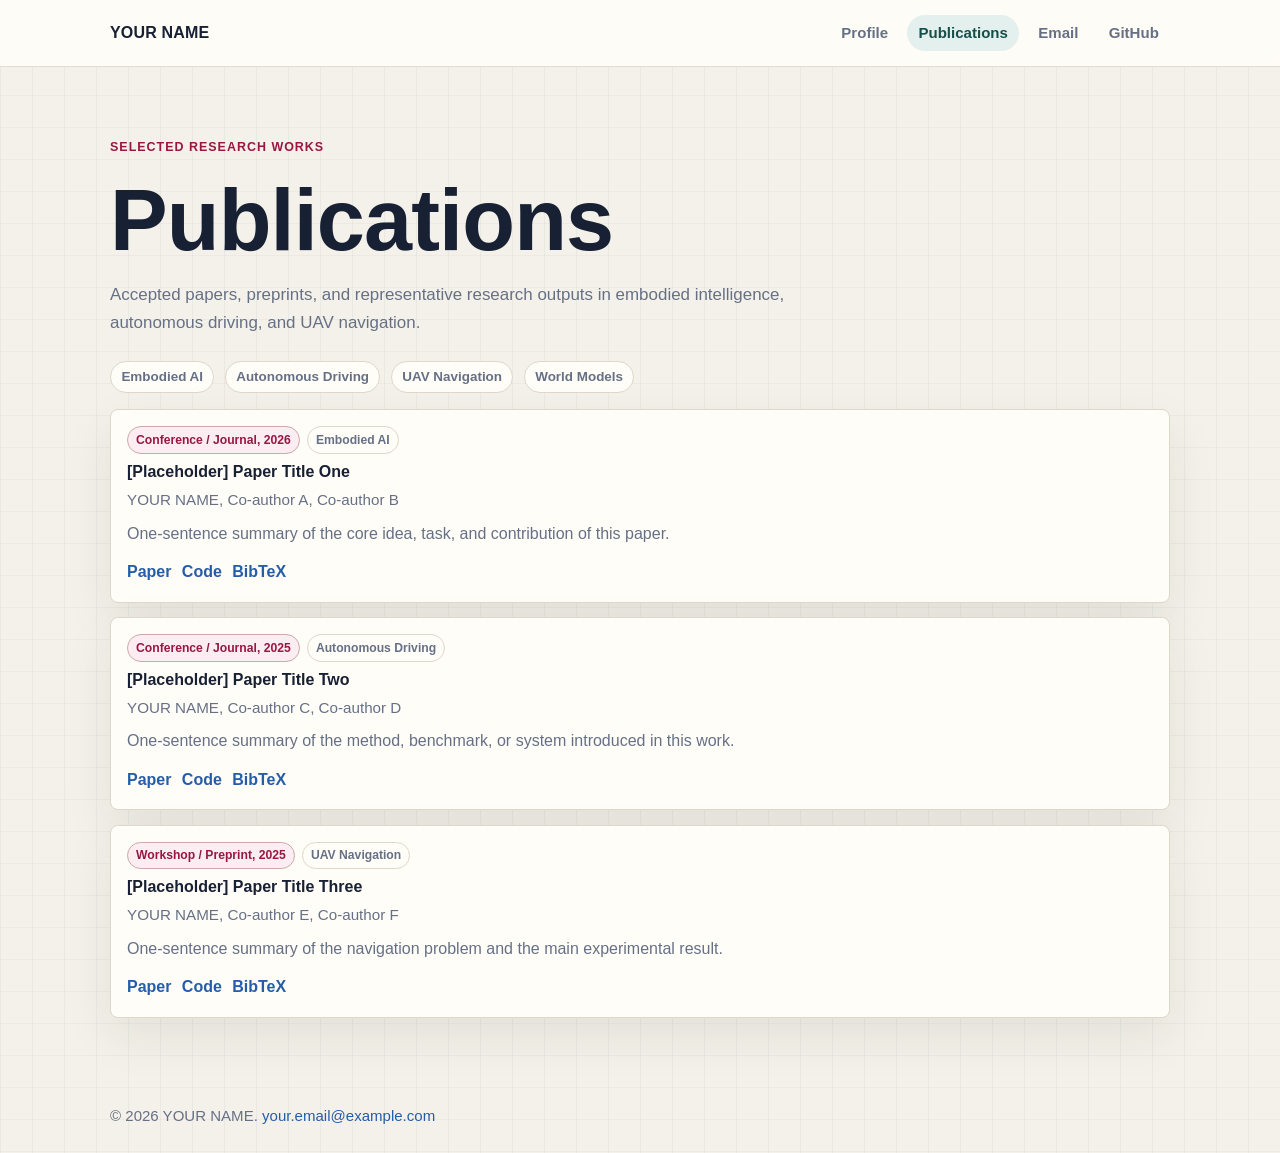
==== publications.html @ b50286b9 "Split profile and publications pages" ====
<!doctype html>
<html lang="en">
  <head>
    <meta charset="UTF-8" />
    <meta name="viewport" content="width=device-width, initial-scale=1.0" />
    <title>YOUR NAME | Publications</title>
    <meta
      name="description"
      content="Selected publications of YOUR NAME in embodied intelligence, autonomous driving, UAV navigation, and robot learning."
    />
    <meta
      name="keywords"
      content="Embodied Intelligence,Autonomous Driving,UAV Navigation,Robot Learning,Publications"
    />
    <meta name="author" content="YOUR NAME" />
    <meta property="og:title" content="YOUR NAME | Publications" />
    <meta
      property="og:description"
      content="Selected publications in embodied intelligence, autonomous driving, and UAV navigation."
    />
    <meta property="og:type" content="website" />
    <meta property="og:url" content="https://YOUR_GITHUB_USERNAME.github.io/publications.html" />
    <link rel="icon" type="image/x-icon" href="assets/favicon.ico" />
    <link rel="stylesheet" href="styles.css" />
  </head>
  <body>
    <header class="site-header">
      <div class="container nav-container">
        <a class="brand" href="index.html" data-page-link>YOUR NAME</a>
        <nav class="site-nav" aria-label="Primary navigation">
          <a href="index.html" data-page-link>Profile</a>
          <a class="active" href="publications.html" data-page-link>Publications</a>
          <a href="mailto:your.email@example.com">Email</a>
          <a href="https://github.com/YOUR_GITHUB_USERNAME" target="_blank" rel="noopener"
            >GitHub</a
          >
        </nav>
      </div>
    </header>

    <main class="page-shell">
      <section class="publication-page">
        <div class="container">
          <div class="publication-hero">
            <p class="eyebrow">Selected Research Works</p>
            <h1>Publications</h1>
            <p class="lead">
              Accepted papers, preprints, and representative research outputs in
              embodied intelligence, autonomous driving, and UAV navigation.
            </p>
          </div>

          <div class="publication-toolbar" aria-label="Publication categories">
            <span>Embodied AI</span>
            <span>Autonomous Driving</span>
            <span>UAV Navigation</span>
            <span>World Models</span>
          </div>

          <div id="publicationList" class="publication-list"></div>
        </div>
      </section>
    </main>

    <footer class="site-footer">
      <div class="container">
        <p>
          &copy; <span id="currentYear"></span> YOUR NAME.
          <a href="mailto:your.email@example.com">your.email@example.com</a>
        </p>
      </div>
    </footer>

    <script src="script.js"></script>
  </body>
</html>
---- styles.css ----
:root {
  --bg: #f4f1ea;
  --paper: #fffdf8;
  --paper-strong: #ffffff;
  --ink: #182033;
  --muted: #667085;
  --line: #ded7ca;
  --accent: #1f6f68;
  --accent-strong: #154f4a;
  --accent-soft: #e4f0ed;
  --ruby: #9a1744;
  --link: #255da8;
  --shadow: 0 18px 50px rgba(44, 37, 28, 0.08);
}

*,
*::before,
*::after {
  box-sizing: border-box;
}

html {
  scroll-behavior: smooth;
}

body {
  min-height: 100vh;
  margin: 0;
  overflow-x: hidden;
  background:
    linear-gradient(90deg, rgba(31, 111, 104, 0.06) 1px, transparent 1px),
    linear-gradient(0deg, rgba(154, 23, 68, 0.045) 1px, transparent 1px),
    var(--bg);
  background-size: 32px 32px;
  color: var(--ink);
  font-family: Inter, "Segoe UI", Roboto, Arial, sans-serif;
  line-height: 1.65;
}

body * {
  min-width: 0;
}

a {
  color: inherit;
  text-decoration: none;
}

.container {
  width: min(1060px, calc(100% - 40px));
  margin: 0 auto;
}

.site-header {
  position: sticky;
  top: 0;
  z-index: 20;
  border-bottom: 1px solid rgba(222, 215, 202, 0.85);
  background: color-mix(in srgb, var(--paper) 90%, transparent);
  backdrop-filter: blur(14px);
}

.nav-container {
  min-height: 66px;
  display: flex;
  align-items: center;
  justify-content: space-between;
  gap: 1rem;
}

.brand {
  color: var(--ink);
  font-weight: 900;
  letter-spacing: 0.01em;
}

.site-nav {
  display: flex;
  flex-wrap: wrap;
  align-items: center;
  justify-content: flex-end;
  gap: 0.5rem;
  color: var(--muted);
  font-size: 0.94rem;
  font-weight: 800;
}

.site-nav a {
  border-radius: 999px;
  padding: 0.32rem 0.7rem;
}

.site-nav a:hover,
.site-nav a.active {
  background: var(--accent-soft);
  color: var(--accent-strong);
}

.page-shell {
  opacity: 0;
  transform: translateY(10px);
  transition: opacity 0.28s ease, transform 0.28s ease;
}

body.page-ready .page-shell {
  opacity: 1;
  transform: translateY(0);
}

body.page-leaving .page-shell {
  opacity: 0;
  transform: translateY(-8px);
}

.profile-page,
.publication-page {
  padding: 70px 0;
}

.profile-grid {
  display: grid;
  grid-template-columns: 330px minmax(0, 1fr);
  gap: 2.2rem;
  align-items: start;
}

.portrait-card,
.research-panel,
.publication-item {
  border: 1px solid var(--line);
  border-radius: 8px;
  background: var(--paper);
  box-shadow: var(--shadow);
}

.portrait-card {
  padding: 1rem;
}

.photo-placeholder {
  width: 100%;
  aspect-ratio: 4 / 5;
  display: grid;
  place-items: center;
  margin-bottom: 1rem;
  border: 1px solid var(--line);
  border-radius: 8px;
  background:
    linear-gradient(135deg, rgba(31, 111, 104, 0.12), rgba(154, 23, 68, 0.08)),
    var(--paper-strong);
  color: var(--muted);
  font-weight: 900;
}

.portrait-card dl {
  display: grid;
  gap: 0.85rem;
  margin: 0;
}

.portrait-card div {
  display: grid;
  gap: 0.08rem;
}

.portrait-card dt {
  color: var(--accent-strong);
  font-size: 0.78rem;
  font-weight: 900;
  letter-spacing: 0.05em;
  text-transform: uppercase;
}

.portrait-card dd {
  margin: 0;
  color: var(--muted);
}

.profile-main {
  padding-top: 0.4rem;
}

.eyebrow {
  margin: 0 0 0.85rem;
  color: var(--ruby);
  font-size: 0.78rem;
  font-weight: 900;
  letter-spacing: 0.08em;
  text-transform: uppercase;
}

h1,
h2,
h3 {
  margin-top: 0;
  line-height: 1.15;
  overflow-wrap: anywhere;
}

h1 {
  margin-bottom: 0.65rem;
  font-size: clamp(3rem, 7vw, 5.4rem);
  letter-spacing: -0.01em;
}

h2 {
  margin-bottom: 0.8rem;
  font-size: clamp(1.45rem, 3vw, 2rem);
}

h3 {
  margin-bottom: 0.32rem;
  font-size: 1rem;
}

.role {
  margin: 0 0 1rem;
  color: var(--ink);
  font-size: 1.16rem;
  font-weight: 850;
}

.lead {
  max-width: 760px;
  margin: 0;
  color: var(--muted);
  font-size: 1.06rem;
}

.research-panel {
  margin: 1.45rem 0 1.2rem;
  padding: 1rem;
}

.focus-list {
  display: grid;
  grid-template-columns: repeat(3, minmax(0, 1fr));
  gap: 0.8rem;
}

.focus-list article {
  border-left: 3px solid var(--accent);
  padding-left: 0.8rem;
}

.focus-list p {
  margin: 0;
  color: var(--muted);
  font-size: 0.94rem;
}

.profile-links,
.links,
.publication-toolbar {
  display: flex;
  flex-wrap: wrap;
  gap: 0.65rem;
}

.profile-links a,
.links a {
  color: var(--link);
  font-weight: 900;
}

.publication-hero {
  max-width: 800px;
  margin-bottom: 1.5rem;
}

.publication-toolbar {
  margin-bottom: 1rem;
}

.publication-toolbar span {
  border: 1px solid var(--line);
  border-radius: 999px;
  padding: 0.26rem 0.65rem;
  background: var(--paper);
  color: var(--muted);
  font-size: 0.84rem;
  font-weight: 850;
}

.publication-list {
  display: grid;
  gap: 0.9rem;
}

.publication-item {
  padding: 1rem;
}

.meta-row {
  display: flex;
  flex-wrap: wrap;
  gap: 0.45rem;
  margin-bottom: 0.55rem;
}

.badge {
  border: 1px solid var(--line);
  border-radius: 999px;
  padding: 0.18rem 0.5rem;
  color: var(--muted);
  font-size: 0.76rem;
  font-weight: 850;
}

.badge.highlight {
  border-color: color-mix(in srgb, var(--ruby) 25%, var(--line));
  background: #fbedf2;
  color: var(--ruby);
}

.publication-title {
  margin: 0;
}

.publication-meta {
  margin: 0.35rem 0 0.55rem;
  color: var(--muted);
  font-size: 0.95rem;
}

.publication-summary {
  margin: 0 0 0.75rem;
  color: var(--muted);
}

.site-footer {
  padding: 1rem 0 1.5rem;
  color: var(--muted);
  font-size: 0.94rem;
}

.site-footer p {
  margin: 0;
}

.site-footer a {
  color: var(--link);
}

@media (prefers-reduced-motion: reduce) {
  .page-shell {
    transition: none;
  }
}

@media (max-width: 860px) {
  .container {
    width: min(380px, calc(100% - 32px));
    margin-left: 16px;
    margin-right: 16px;
  }

  .nav-container {
    align-items: flex-start;
    flex-direction: column;
    padding: 0.8rem 0;
  }

  .site-nav {
    justify-content: flex-start;
  }

  .profile-page,
  .publication-page {
    padding: 44px 0;
  }

  .profile-grid,
  .focus-list {
    grid-template-columns: 1fr;
  }

  .profile-main {
    order: 1;
  }

  .portrait-card {
    order: 2;
  }

  h1 {
    font-size: 3rem;
  }

  .photo-placeholder {
    aspect-ratio: 16 / 10;
  }
}
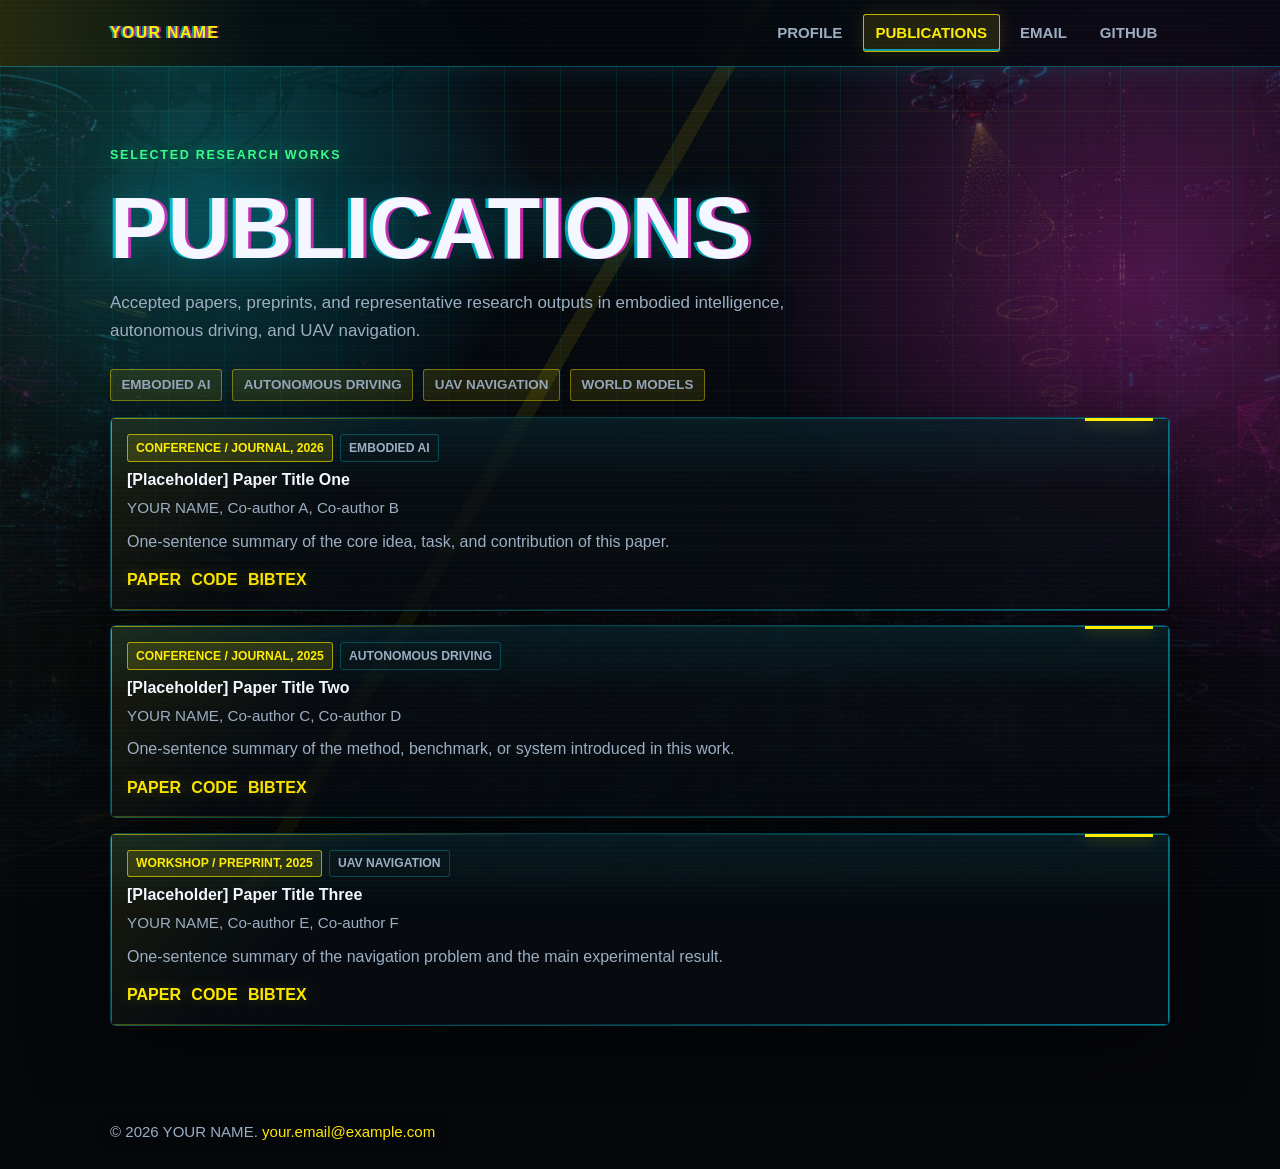
==== commit cbec6ee4: "Restyle homepage with cyberpunk theme" ====
--- a/publications.html
+++ b/publications.html
@@ -21,9 +21,11 @@
     <meta property="og:type" content="website" />
     <meta property="og:url" content="https://YOUR_GITHUB_USERNAME.github.io/publications.html" />
     <link rel="icon" type="image/x-icon" href="assets/favicon.ico" />
+    <link rel="preload" href="assets/cyberpunk-city.jpg" as="image" />
     <link rel="stylesheet" href="styles.css" />
   </head>
   <body>
+    <div class="site-atmosphere" aria-hidden="true"></div>
     <header class="site-header">
       <div class="container nav-container">
         <a class="brand" href="index.html" data-page-link>YOUR NAME</a>
--- a/styles.css
+++ b/styles.css
@@ -1,16 +1,20 @@
 :root {
-  --bg: #f4f1ea;
-  --paper: #fffdf8;
-  --paper-strong: #ffffff;
-  --ink: #182033;
-  --muted: #667085;
-  --line: #ded7ca;
-  --accent: #1f6f68;
-  --accent-strong: #154f4a;
-  --accent-soft: #e4f0ed;
-  --ruby: #9a1744;
-  --link: #255da8;
-  --shadow: 0 18px 50px rgba(44, 37, 28, 0.08);
+  --bg: #05070b;
+  --panel: rgba(8, 13, 18, 0.8);
+  --panel-strong: rgba(10, 17, 24, 0.92);
+  --ink: #f4f7ff;
+  --muted: #9caec3;
+  --line: rgba(0, 229, 255, 0.26);
+  --line-hot: rgba(255, 237, 0, 0.72);
+  --cyan: #00e5ff;
+  --magenta: #ff2bd6;
+  --yellow: #ffed00;
+  --red: #ff3d5a;
+  --green: #39ff88;
+  --link: #ffe800;
+  --shadow: 0 22px 80px rgba(0, 0, 0, 0.62);
+  --tx: 50vw;
+  --ty: 50vh;
 }
 
 *,
@@ -28,17 +32,59 @@
   margin: 0;
   overflow-x: hidden;
   background:
-    linear-gradient(90deg, rgba(31, 111, 104, 0.06) 1px, transparent 1px),
-    linear-gradient(0deg, rgba(154, 23, 68, 0.045) 1px, transparent 1px),
+    linear-gradient(180deg, rgba(5, 7, 11, 0.62), rgba(5, 7, 11, 0.98) 78%),
+    linear-gradient(90deg, rgba(255, 237, 0, 0.12), transparent 28%, transparent 72%, rgba(255, 43, 214, 0.14)),
+    url("assets/cyberpunk-city.jpg") center top / cover fixed,
     var(--bg);
-  background-size: 32px 32px;
   color: var(--ink);
-  font-family: Inter, "Segoe UI", Roboto, Arial, sans-serif;
+  font-family: "Rajdhani", "Orbitron", Inter, "Segoe UI", Roboto, Arial, sans-serif;
   line-height: 1.65;
 }
 
 body * {
   min-width: 0;
+}
+
+body::before,
+body::after,
+.site-atmosphere {
+  position: fixed;
+  inset: 0;
+  pointer-events: none;
+}
+
+body::before {
+  content: "";
+  z-index: 0;
+  background:
+    linear-gradient(90deg, rgba(0, 229, 255, 0.12) 1px, transparent 1px),
+    linear-gradient(0deg, rgba(255, 237, 0, 0.08) 1px, transparent 1px);
+  background-size: 56px 56px;
+  mask-image: linear-gradient(180deg, rgba(0, 0, 0, 0.78), transparent 82%);
+}
+
+body::after {
+  content: "";
+  z-index: 60;
+  background:
+    repeating-linear-gradient(
+      180deg,
+      rgba(255, 255, 255, 0.045) 0,
+      rgba(255, 255, 255, 0.045) 1px,
+      transparent 1px,
+      transparent 5px
+    );
+  mix-blend-mode: screen;
+  opacity: 0.28;
+}
+
+.site-atmosphere {
+  z-index: 0;
+  background:
+    radial-gradient(circle at 16% 20%, rgba(0, 229, 255, 0.3), transparent 21rem),
+    radial-gradient(circle at 88% 32%, rgba(255, 43, 214, 0.3), transparent 24rem),
+    linear-gradient(120deg, transparent 0 42%, rgba(255, 237, 0, 0.11) 42% 43%, transparent 43% 100%);
+  opacity: 0.86;
 }
 
 a {
@@ -55,9 +101,18 @@
   position: sticky;
   top: 0;
   z-index: 20;
-  border-bottom: 1px solid rgba(222, 215, 202, 0.85);
-  background: color-mix(in srgb, var(--paper) 90%, transparent);
-  backdrop-filter: blur(14px);
+  border-bottom: 1px solid rgba(0, 229, 255, 0.34);
+  background:
+    linear-gradient(90deg, rgba(255, 237, 0, 0.13), transparent 21%),
+    rgba(4, 8, 13, 0.78);
+  backdrop-filter: blur(18px) saturate(1.35);
+  box-shadow: 0 0 28px rgba(0, 229, 255, 0.1);
+}
+
+.page-shell,
+.site-footer {
+  position: relative;
+  z-index: 1;
 }
 
 .nav-container {
@@ -69,9 +124,12 @@
 }
 
 .brand {
-  color: var(--ink);
+  position: relative;
+  color: var(--yellow);
   font-weight: 900;
-  letter-spacing: 0.01em;
+  letter-spacing: 0.08em;
+  text-transform: uppercase;
+  text-shadow: 2px 0 rgba(255, 43, 214, 0.58), -2px 0 rgba(0, 229, 255, 0.58);
 }
 
 .site-nav {
@@ -83,79 +141,232 @@
   color: var(--muted);
   font-size: 0.94rem;
   font-weight: 800;
+  text-transform: uppercase;
 }
 
 .site-nav a {
-  border-radius: 999px;
-  padding: 0.32rem 0.7rem;
+  position: relative;
+  border: 1px solid transparent;
+  border-radius: 3px;
+  padding: 0.34rem 0.72rem;
+  transition: color 0.18s ease, border-color 0.18s ease, background 0.18s ease;
 }
 
 .site-nav a:hover,
 .site-nav a.active {
-  background: var(--accent-soft);
-  color: var(--accent-strong);
+  border-color: rgba(255, 237, 0, 0.72);
+  background: rgba(255, 237, 0, 0.11);
+  color: var(--yellow);
+  box-shadow: inset 0 -2px 0 rgba(0, 229, 255, 0.62), 0 0 18px rgba(255, 237, 0, 0.13);
 }
 
 .page-shell {
-  opacity: 0;
-  transform: translateY(10px);
-  transition: opacity 0.28s ease, transform 0.28s ease;
-}
-
-body.page-ready .page-shell {
   opacity: 1;
   transform: translateY(0);
+  animation: page-in 0.58s cubic-bezier(0.2, 0.8, 0.2, 1) both;
+  transition: opacity 0.42s ease, transform 0.42s ease, filter 0.42s ease;
+}
+
+@keyframes page-in {
+  from {
+    opacity: 0;
+    clip-path: inset(0 0 100% 0);
+    filter: saturate(1.6) hue-rotate(18deg);
+    transform: translateY(16px) skewY(-1deg);
+  }
+
+  to {
+    opacity: 1;
+    clip-path: inset(0);
+    filter: none;
+    transform: translateY(0);
+  }
 }
 
 body.page-leaving .page-shell {
   opacity: 0;
-  transform: translateY(-8px);
+  filter: blur(4px) saturate(1.8);
+  transform: translateY(-12px) skewY(1.2deg);
+}
+
+.route-transition {
+  position: fixed;
+  inset: 0;
+  z-index: 100;
+  pointer-events: none;
+  opacity: 0;
+}
+
+.route-transition::before,
+.route-transition::after {
+  content: "";
+  position: absolute;
+  inset: 0;
+}
+
+.route-transition::before {
+  background:
+    radial-gradient(circle at var(--tx) var(--ty), rgba(255, 237, 0, 0.7) 0 10rem, rgba(0, 229, 255, 0.24) 18rem, transparent 42rem),
+    linear-gradient(90deg, transparent, rgba(0, 229, 255, 0.24), rgba(255, 43, 214, 0.24), transparent);
+  clip-path: circle(0 at var(--tx) var(--ty));
+}
+
+.route-transition::after {
+  background:
+    repeating-linear-gradient(90deg, rgba(255, 237, 0, 0.95) 0 10px, #05070b 10px 18px, rgba(0, 229, 255, 0.8) 18px 22px),
+    linear-gradient(180deg, rgba(255, 43, 214, 0.28), transparent);
+  transform: translateX(-110%) skewX(-12deg);
+}
+
+body.route-leaving .route-transition,
+body.route-arriving .route-transition {
+  opacity: 1;
+}
+
+body.route-leaving .route-transition::before {
+  animation: route-bloom 0.5s ease forwards;
+}
+
+body.route-leaving .route-transition::after {
+  animation: route-slice 0.58s cubic-bezier(0.8, 0, 0.2, 1) forwards;
+}
+
+body.route-arriving .route-transition::before {
+  animation: route-bloom-out 0.62s ease forwards;
+}
+
+@keyframes route-bloom {
+  to {
+    clip-path: circle(150vmax at var(--tx) var(--ty));
+  }
+}
+
+@keyframes route-bloom-out {
+  from {
+    clip-path: circle(150vmax at var(--tx) var(--ty));
+  }
+
+  to {
+    clip-path: circle(0 at var(--tx) var(--ty));
+  }
+}
+
+@keyframes route-slice {
+  0% {
+    transform: translateX(-110%) skewX(-12deg);
+  }
+
+  48% {
+    transform: translateX(-12%) skewX(-12deg);
+  }
+
+  100% {
+    transform: translateX(110%) skewX(-12deg);
+  }
 }
 
 .profile-page,
 .publication-page {
-  padding: 70px 0;
+  padding: 78px 0;
 }
 
 .profile-grid {
   display: grid;
-  grid-template-columns: 330px minmax(0, 1fr);
-  gap: 2.2rem;
+  grid-template-columns: 320px minmax(0, 1fr);
+  gap: 2rem;
   align-items: start;
 }
 
 .portrait-card,
 .research-panel,
 .publication-item {
+  position: relative;
   border: 1px solid var(--line);
-  border-radius: 8px;
-  background: var(--paper);
+  border-radius: 6px;
+  background:
+    linear-gradient(135deg, rgba(255, 237, 0, 0.08), transparent 22%),
+    linear-gradient(180deg, rgba(0, 229, 255, 0.08), transparent 36%),
+    var(--panel);
   box-shadow: var(--shadow);
+  overflow: hidden;
+}
+
+.portrait-card::before,
+.research-panel::before,
+.publication-item::before {
+  content: "";
+  position: absolute;
+  inset: 0;
+  border: 1px solid transparent;
+  border-image: linear-gradient(135deg, var(--yellow), transparent 35%, var(--cyan)) 1;
+  opacity: 0.55;
+  pointer-events: none;
+}
+
+.portrait-card::after,
+.research-panel::after,
+.publication-item::after {
+  content: "";
+  position: absolute;
+  width: 68px;
+  height: 3px;
+  right: 1rem;
+  top: 0;
+  background: var(--yellow);
+  box-shadow: 0 0 16px rgba(255, 237, 0, 0.5);
 }
 
 .portrait-card {
   padding: 1rem;
+  backdrop-filter: blur(14px);
 }
 
 .photo-placeholder {
+  position: relative;
   width: 100%;
   aspect-ratio: 4 / 5;
   display: grid;
   place-items: center;
   margin-bottom: 1rem;
-  border: 1px solid var(--line);
-  border-radius: 8px;
-  background:
-    linear-gradient(135deg, rgba(31, 111, 104, 0.12), rgba(154, 23, 68, 0.08)),
-    var(--paper-strong);
-  color: var(--muted);
+  border: 1px solid rgba(255, 237, 0, 0.58);
+  border-radius: 4px;
+  background:
+    repeating-linear-gradient(180deg, rgba(0, 229, 255, 0.1) 0 2px, transparent 2px 7px),
+    radial-gradient(circle at 50% 34%, rgba(0, 229, 255, 0.28), transparent 34%),
+    linear-gradient(145deg, rgba(255, 43, 214, 0.16), rgba(255, 237, 0, 0.08)),
+    rgba(3, 8, 12, 0.88);
+  color: rgba(244, 247, 255, 0.7);
   font-weight: 900;
+  letter-spacing: 0.18em;
+  text-transform: uppercase;
+  text-shadow: 0 0 14px rgba(0, 229, 255, 0.75);
+  clip-path: polygon(0 0, calc(100% - 24px) 0, 100% 24px, 100% 100%, 18px 100%, 0 calc(100% - 18px));
+}
+
+.photo-placeholder::before {
+  content: "";
+  position: absolute;
+  inset: 18%;
+  border: 1px solid rgba(0, 229, 255, 0.45);
+  border-radius: 50%;
+  box-shadow: 0 0 30px rgba(0, 229, 255, 0.2), inset 0 0 18px rgba(255, 43, 214, 0.18);
+}
+
+.photo-placeholder::after {
+  content: "";
+  position: absolute;
+  inset: auto 9% 14%;
+  height: 1px;
+  background: linear-gradient(90deg, transparent, var(--yellow), transparent);
+  box-shadow: 0 -52px 0 rgba(0, 229, 255, 0.55), 0 -104px 0 rgba(255, 43, 214, 0.45);
 }
 
 .portrait-card dl {
+  position: relative;
   display: grid;
   gap: 0.85rem;
   margin: 0;
+  z-index: 1;
 }
 
 .portrait-card div {
@@ -164,10 +375,10 @@
 }
 
 .portrait-card dt {
-  color: var(--accent-strong);
+  color: var(--yellow);
   font-size: 0.78rem;
   font-weight: 900;
-  letter-spacing: 0.05em;
+  letter-spacing: 0.1em;
   text-transform: uppercase;
 }
 
@@ -182,11 +393,12 @@
 
 .eyebrow {
   margin: 0 0 0.85rem;
-  color: var(--ruby);
+  color: var(--green);
   font-size: 0.78rem;
   font-weight: 900;
-  letter-spacing: 0.08em;
-  text-transform: uppercase;
+  letter-spacing: 0.14em;
+  text-transform: uppercase;
+  text-shadow: 0 0 18px rgba(57, 255, 136, 0.42);
 }
 
 h1,
@@ -200,17 +412,61 @@
 h1 {
   margin-bottom: 0.65rem;
   font-size: clamp(3rem, 7vw, 5.4rem);
-  letter-spacing: -0.01em;
+  letter-spacing: 0;
+  text-transform: uppercase;
+  text-shadow:
+    3px 0 rgba(255, 43, 214, 0.75),
+    -3px 0 rgba(0, 229, 255, 0.7),
+    0 0 32px rgba(0, 229, 255, 0.24);
+}
+
+h1[data-glitch] {
+  position: relative;
+}
+
+h1[data-glitch]::after {
+  content: attr(data-glitch);
+  position: absolute;
+  inset: 0;
+  color: rgba(255, 237, 0, 0.76);
+  transform: translate(3px, -2px);
+  clip-path: inset(58% 0 18% 0);
+  opacity: 0;
+  pointer-events: none;
+  animation: title-glitch 4.8s infinite;
+}
+
+@keyframes title-glitch {
+  0%,
+  91%,
+  100% {
+    opacity: 0;
+    transform: translate(0);
+  }
+
+  92%,
+  95% {
+    opacity: 0.7;
+    transform: translate(3px, -2px);
+  }
+
+  96% {
+    opacity: 0.5;
+    transform: translate(-4px, 2px);
+  }
 }
 
 h2 {
   margin-bottom: 0.8rem;
   font-size: clamp(1.45rem, 3vw, 2rem);
+  color: var(--yellow);
+  text-transform: uppercase;
 }
 
 h3 {
   margin-bottom: 0.32rem;
   font-size: 1rem;
+  color: var(--ink);
 }
 
 .role {
@@ -225,22 +481,27 @@
   margin: 0;
   color: var(--muted);
   font-size: 1.06rem;
+  text-shadow: 0 0 18px rgba(0, 0, 0, 0.74);
 }
 
 .research-panel {
   margin: 1.45rem 0 1.2rem;
   padding: 1rem;
+  backdrop-filter: blur(16px);
 }
 
 .focus-list {
+  position: relative;
+  z-index: 1;
   display: grid;
   grid-template-columns: repeat(3, minmax(0, 1fr));
   gap: 0.8rem;
 }
 
 .focus-list article {
-  border-left: 3px solid var(--accent);
+  border-left: 3px solid var(--cyan);
   padding-left: 0.8rem;
+  background: linear-gradient(90deg, rgba(0, 229, 255, 0.08), transparent);
 }
 
 .focus-list p {
@@ -261,6 +522,13 @@
 .links a {
   color: var(--link);
   font-weight: 900;
+  text-transform: uppercase;
+  text-shadow: 0 0 14px rgba(255, 237, 0, 0.26);
+}
+
+.profile-links a:hover,
+.links a:hover {
+  color: var(--cyan);
 }
 
 .publication-hero {
@@ -273,13 +541,14 @@
 }
 
 .publication-toolbar span {
-  border: 1px solid var(--line);
-  border-radius: 999px;
+  border: 1px solid rgba(255, 237, 0, 0.42);
+  border-radius: 3px;
   padding: 0.26rem 0.65rem;
-  background: var(--paper);
+  background: rgba(255, 237, 0, 0.1);
   color: var(--muted);
   font-size: 0.84rem;
   font-weight: 850;
+  text-transform: uppercase;
 }
 
 .publication-list {
@@ -289,6 +558,14 @@
 
 .publication-item {
   padding: 1rem;
+  backdrop-filter: blur(14px);
+  transition: border-color 0.18s ease, transform 0.18s ease, box-shadow 0.18s ease;
+}
+
+.publication-item:hover {
+  border-color: rgba(255, 237, 0, 0.62);
+  box-shadow: 0 24px 90px rgba(0, 0, 0, 0.72), 0 0 28px rgba(0, 229, 255, 0.14);
+  transform: translateY(-2px);
 }
 
 .meta-row {
@@ -300,17 +577,18 @@
 
 .badge {
   border: 1px solid var(--line);
-  border-radius: 999px;
+  border-radius: 3px;
   padding: 0.18rem 0.5rem;
   color: var(--muted);
   font-size: 0.76rem;
   font-weight: 850;
+  text-transform: uppercase;
 }
 
 .badge.highlight {
-  border-color: color-mix(in srgb, var(--ruby) 25%, var(--line));
-  background: #fbedf2;
-  color: var(--ruby);
+  border-color: rgba(255, 237, 0, 0.6);
+  background: rgba(255, 237, 0, 0.12);
+  color: var(--yellow);
 }
 
 .publication-title {
@@ -332,6 +610,7 @@
   padding: 1rem 0 1.5rem;
   color: var(--muted);
   font-size: 0.94rem;
+  text-shadow: 0 0 16px rgba(0, 0, 0, 0.74);
 }
 
 .site-footer p {
@@ -342,9 +621,30 @@
   color: var(--link);
 }
 
+.cursor-glow {
+  position: fixed;
+  z-index: 50;
+  width: 220px;
+  height: 220px;
+  border-radius: 50%;
+  background: radial-gradient(circle, rgba(0, 229, 255, 0.16), rgba(255, 43, 214, 0.08) 38%, transparent 68%);
+  opacity: 0;
+  pointer-events: none;
+  transform: translate(-50%, -50%);
+  transition: opacity 0.18s ease;
+}
+
 @media (prefers-reduced-motion: reduce) {
-  .page-shell {
+  .page-shell,
+  .publication-item,
+  h1[data-glitch]::after {
+    animation: none;
     transition: none;
+  }
+
+  .route-transition,
+  .cursor-glow {
+    display: none;
   }
 }
 
@@ -390,4 +690,17 @@
   .photo-placeholder {
     aspect-ratio: 16 / 10;
   }
-}
+
+  body {
+    background-attachment: scroll;
+    background-position: center top;
+  }
+
+  .site-nav {
+    gap: 0.38rem;
+  }
+
+  .site-nav a {
+    padding: 0.28rem 0.48rem;
+  }
+}
